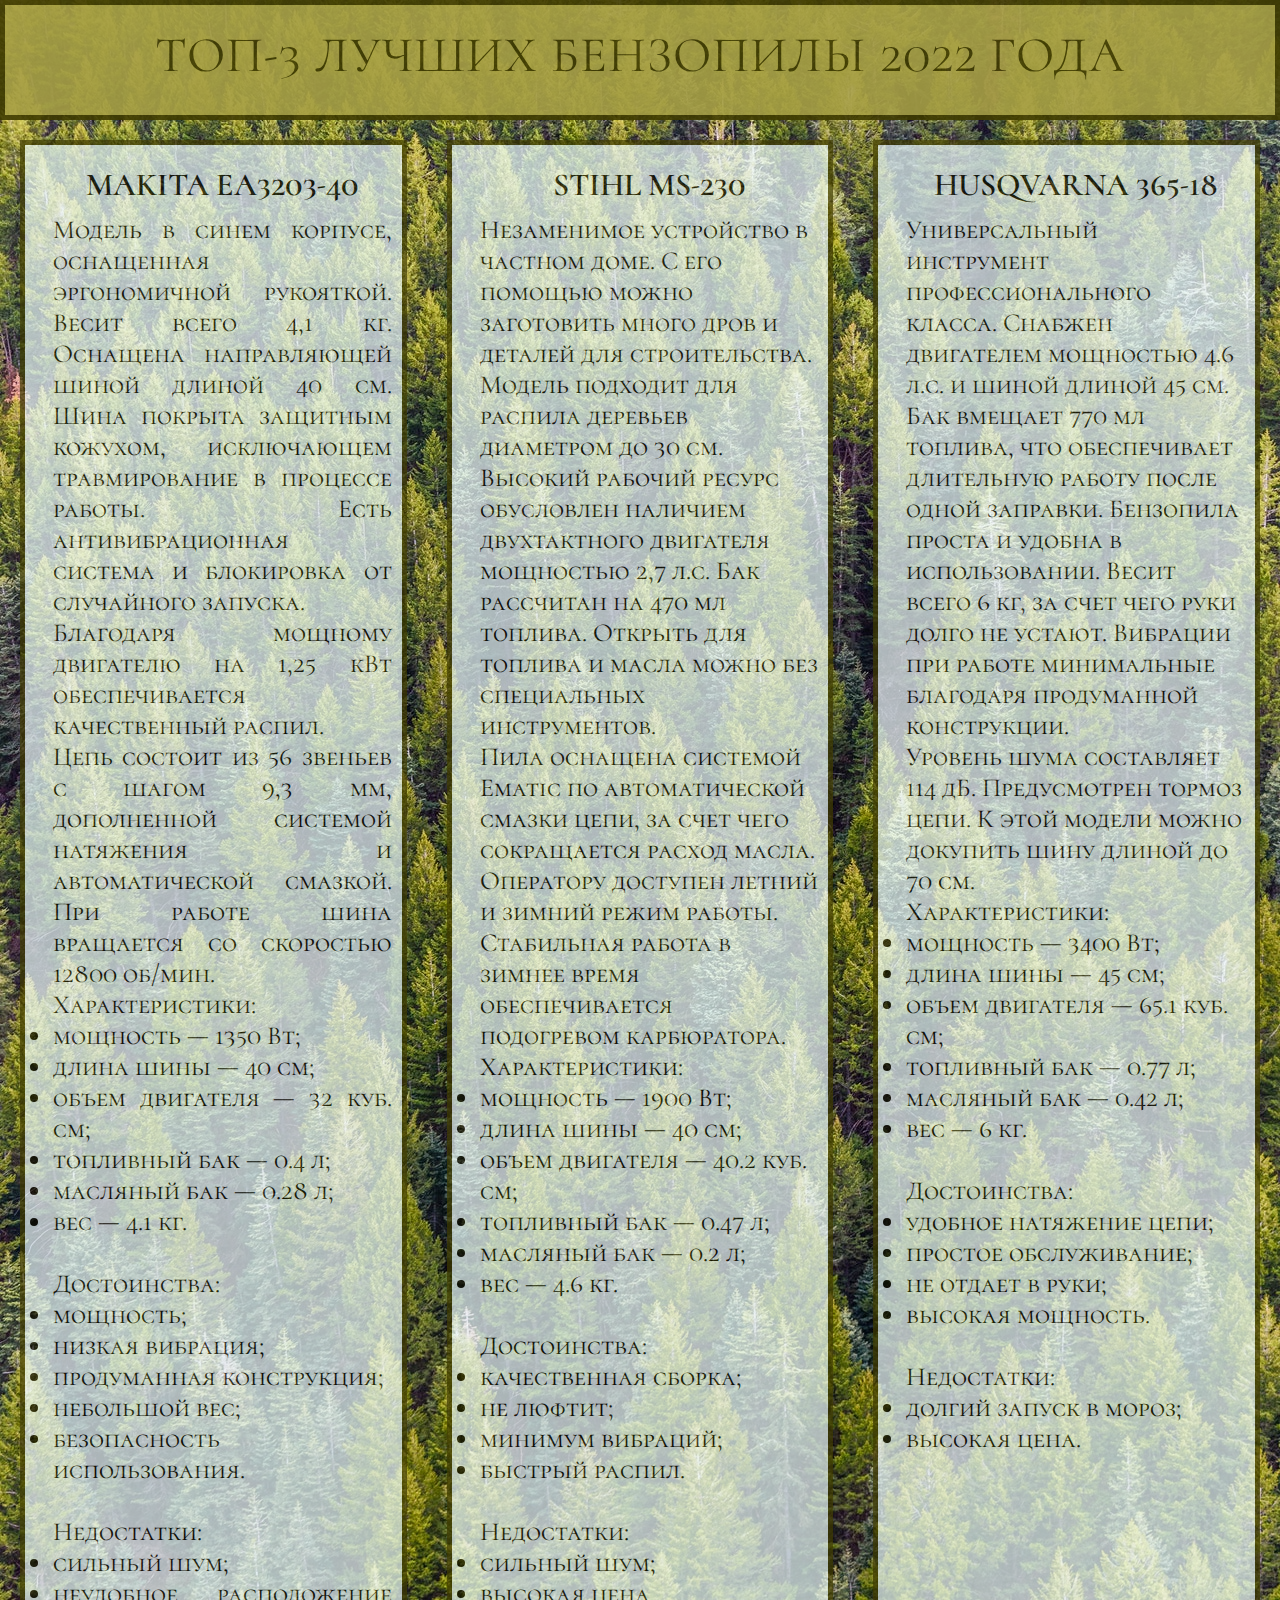
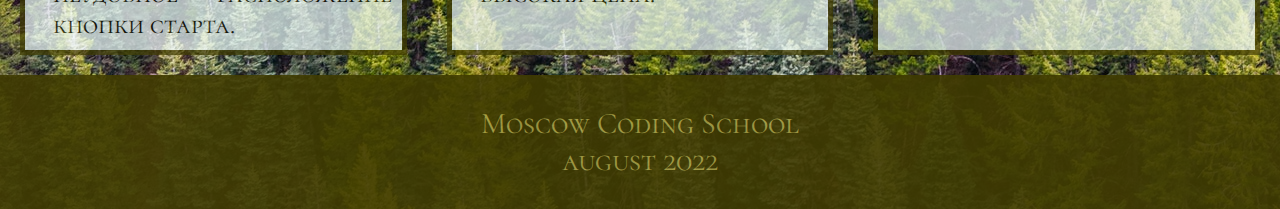
==== Практика_4/index.html @ b9bed7ea "Практика_4" ====
<!DOCTYPE html>
<html lang="en">
  <head>
    <meta charset="UTF-8"/>
    <title>My landing</title>
     <link href="https://fonts.googleapis.com/css2?family=Cormorant+SC&display=swap" rel="stylesheet">
    <link rel="stylesheet" href="styles.css"/>
  </head>
  <body>
    <header class="top">Топ-3 лучших бензопилы 2022 года</header>
    <div class="container">
      <div class="makita"><h2>MAKITA EA3203-40</h2>
          <div class="maktext">Модель в синем корпусе, оснащенная эргономичной рукояткой. Весит всего 4,1 кг. Оснащена направляющей шиной длиной 40 см. Шина покрыта защитным кожухом, исключающем травмирование в процессе работы.
            Есть антивибрационная система и блокировка от случайного запуска.
            <br/>
            Благодаря мощному двигателю на 1,25 кВт обеспечивается качественный распил.
            <br/>
            Цепь состоит из 56 звеньев с шагом 9,3 мм, дополненной системой натяжения и автоматической смазкой. При работе шина вращается со скоростью 12800 об/мин.
            <br/>
            Характеристики:
            <br/>
            <ul>
            <li>мощность — 1350 Вт;</li>
            <li>длина шины — 40 см;</li>
            <li>объем двигателя — 32 куб. см;</li>
            <li>топливный бак — 0.4 л;</li>
            <li>масляный бак — 0.28 л;</li>
            <li>вес — 4.1 кг.</li>
            </ul>
            <br/>
            Достоинства:
            <br/>
            <ul>
              <li>мощность;</li>
              <li>низкая вибрация;</li>
              <li>продуманная конструкция;</li>
              <li>небольшой вес;</li>
              <li>безопасность использования.</li>
            </ul>
            <br/>
            Недостатки:
            <br/>
            <ul>
              <li>сильный шум;</li>
              <li>неудобное расположение кнопки старта.</li>
            </div>
          </div>
      <div class="stihl"><h2>STIHL MS-230</h2>
          <div class="stiltext">Незаменимое устройство в частном доме. С его помощью можно заготовить много дров и деталей для строительства. Модель подходит для распила деревьев диаметром до 30 см. Высокий рабочий ресурс обусловлен наличием двухтактного двигателя мощностью 2,7 л.с. Бак рассчитан на 470 мл топлива. Открыть для топлива и масла можно без специальных инструментов.
            <br>
            Пила оснащена системой Ematic по автоматической смазки цепи, за счет чего сокращается расход масла.
            <br>
            Оператору доступен летний и зимний режим работы. Стабильная работа в зимнее время обеспечивается подогревом карбюратора.
            <br>
            Характеристики:
            <br>
            <ul>
              <li>мощность — 1900 Вт;</li>
              <li>длина шины — 40 см;</li>
              <li> объем двигателя — 40.2 куб. см;</li>
              <li>топливный бак — 0.47 л;</li>
              <li>масляный бак — 0.2 л;</li>
              <li>вес — 4.6 кг.</li>
            </ul>
            <br>
            Достоинства:
            <br>
            <ul>
              <li>качественная сборка;</li>
              <li>не люфтит;</li>
              <li>минимум вибраций;</li>
              <li>быстрый распил.</li>
          </ul>
            <br>
            Недостатки:
            <br>
            <ul>
              <li>сильный шум;</li>
              <li>высокая цена.</li>
          </ul>
          </div>
      </div>    
      <div class="husqvarna"><h2>HUSQVARNA 365-18</h2>
          <div class="hustext">Универсальный инструмент профессионального класса. Снабжен двигателем мощностью 4.6 л.с. и шиной длиной 45 см. Бак вмещает 770 мл топлива, что обеспечивает длительную работу после одной заправки. Бензопила проста и удобна в использовании. Весит всего 6 кг, за счет чего руки долго не устают. Вибрации при работе минимальные благодаря продуманной конструкции.
            <br>
            Уровень шума составляет 114 дБ. Предусмотрен тормоз цепи. К этой модели можно докупить шину длиной до 70 см.
            <br>
            Характеристики:
          <br/>
            <ul>
            <li>мощность — 3400 Вт;</li>
            <li>длина шины — 45 см;</li>
            <li>объем двигателя — 65.1 куб. см;</li>
            <li>топливный бак — 0.77 л;</li>
            <li>масляный бак — 0.42 л;</li>
            <li>вес — 6 кг.</li>
            </ul>
            <br>
            Достоинства:
            <br>
            <ul>
              <li>удобное натяжение цепи;</li>
              <li>простое обслуживание;</li>
              <li>не отдает в руки;</li>
              <li>высокая мощность.</li>
          </ul>
            <br>
            Недостатки:
            <br>
          <ul>
            <li>долгий запуск в мороз;</li>
            <li>высокая цена.</li>
          </ul>
          </div>
      </div>
    </div>
    <footer class="buttom">
      <div class="mcs">Moscow Coding School</div>
      <div class="date">august 2022</div>
    </footer>
  </body>
  </html>
---- Практика_4/styles.css ----
*{
	padding: 0;
	margin: 0;
	border: 0;
}
*,*:before,*:after{
	-moz-box-sizing: border-box;
	-webkit-box-sizing: border-box;
	box-sizing: border-box;
}

h1,h2,h3,h4,h5,h6{font-size:inherit;font-weight: 400;}
body{
    background-image: url(../Практика_4/images/pexels-matthew-montrone-1179229.jpg);
}
body{
    font-family: 'Cormorant SC', serif;
    border: 5px 5px 5px 5px solid #403C01;
}
.top{
    font-size: 50px;
    color: #403C01;
    text-transform: uppercase;
    font-weight: 400;
    letter-spacing: 1px;
    padding: 20px 10px 30px 10px;
    text-align: center;
    background-color: #A69F44;
    border: 5px solid #403C01;
    opacity: 0.9;
}
.container{
    display:flex;
    font-size: 26px;
    color: #0c0c00;
    border: 0px 5px 5px 5px solid #403C01;
    justify-content: space-evenly;
}

.makita{
    width: 520px;
    padding: 10px 10px 10px 28px;
    margin: 20px;
    text-align: justify;
    background-color: azure;
    opacity: 0.7;
    font-weight: 400;
    border: 5px solid #403C01;
}

.stihl{
    width: 520px;
    padding: 10px 10px 10px 28px;
    margin: 20px;
    background-color: azure;
    opacity: 0.7;
    font-weight: 400;
    border: 5px solid #403C01;
}

.husqvarna{
    width: 520px;
    padding: 10px 10px 10px 28px;
    margin: 20px;
    background-color: azure;
    opacity: 0.7;
    font-weight: 400;
    border: 5px solid #403C01;
}
h2{
    text-align: center;
    font-size: 32px;
    font-weight: 600;
    padding: 10px;
}
.buttom{
    display: flex;
    flex-direction: column;
    font-size: 30px;
    color: #A69F44;
    padding: 30px;
    background-color: #403C01;
    align-items: center;
    opacity: 0.9;
}
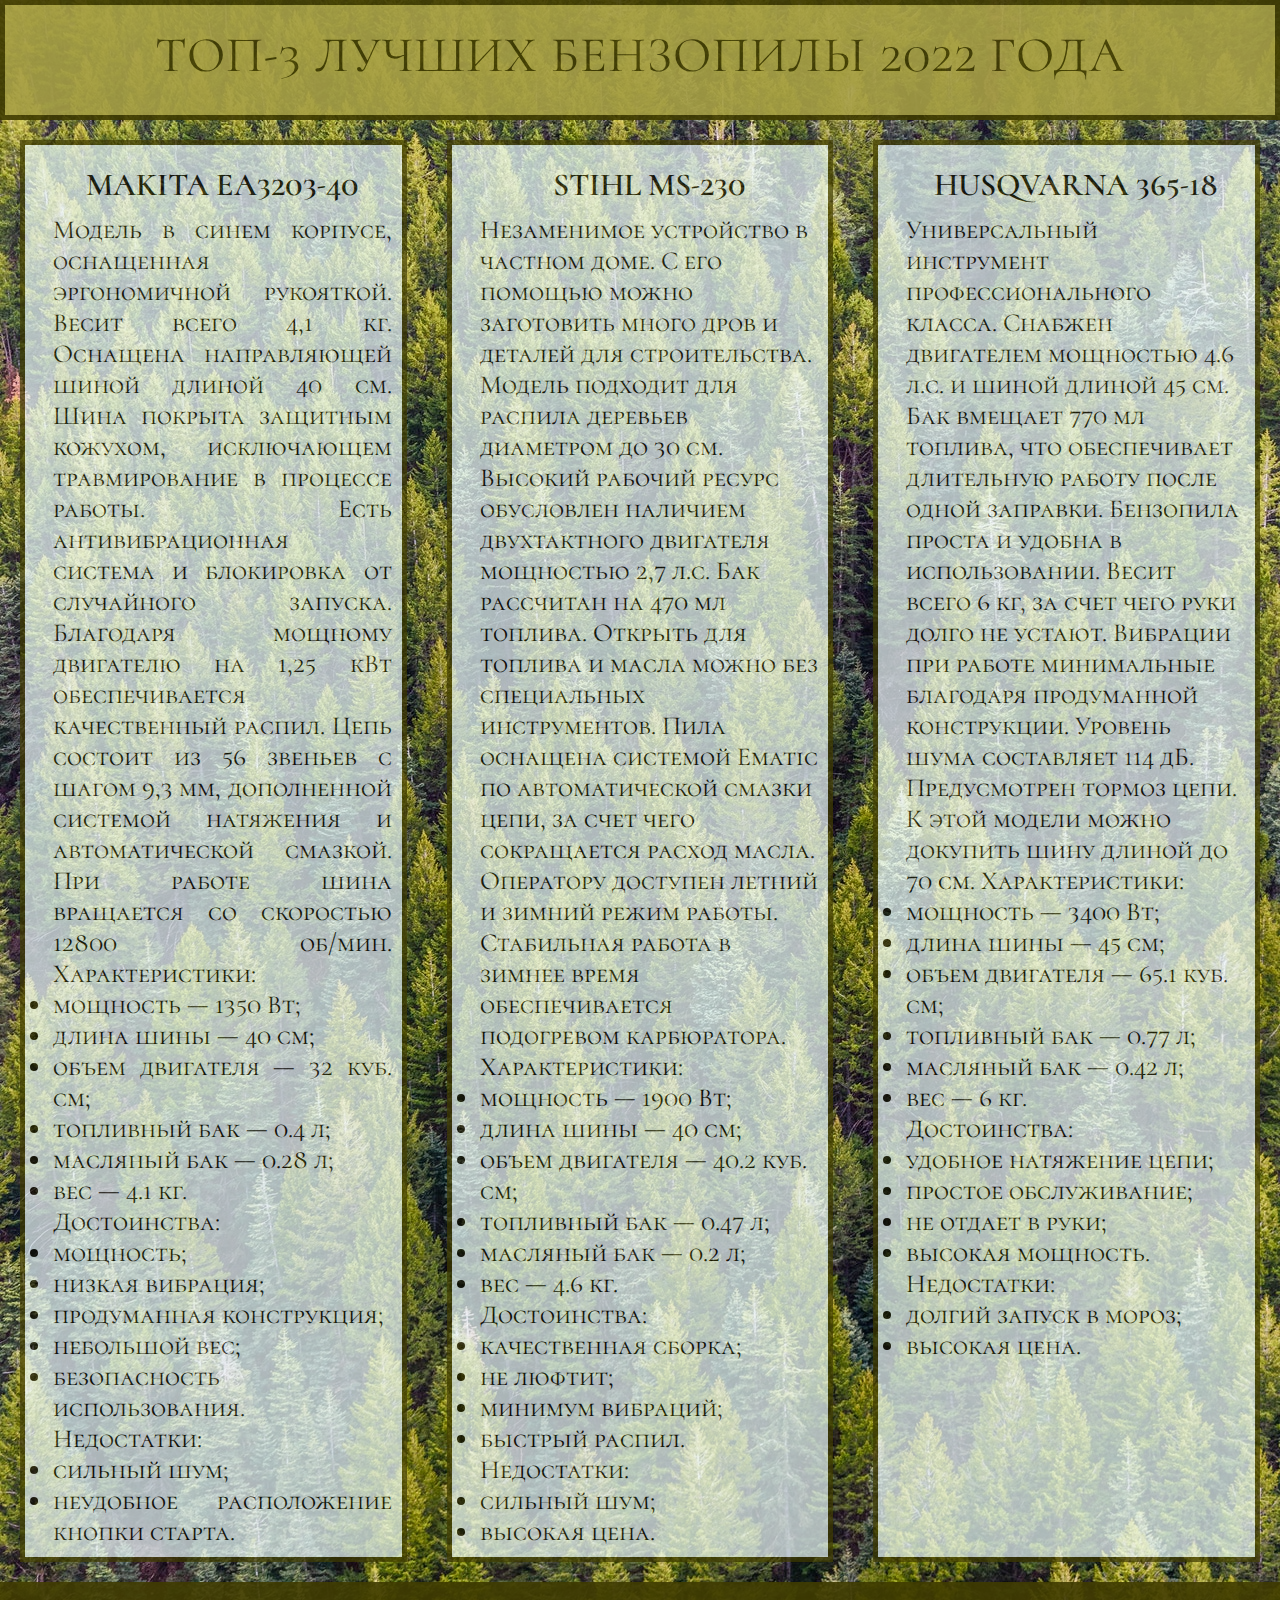
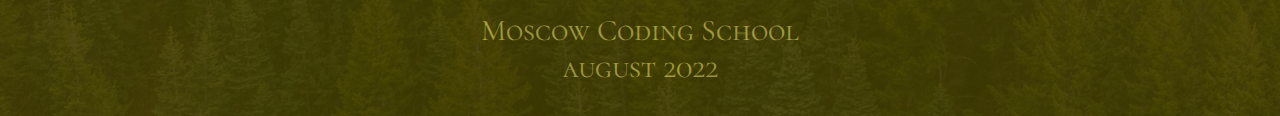
==== commit f4f13ae0: "Update index.html" ====
--- a/Практика_4/index.html
+++ b/Практика_4/index.html
@@ -12,13 +12,9 @@
       <div class="makita"><h2>MAKITA EA3203-40</h2>
           <div class="maktext">Модель в синем корпусе, оснащенная эргономичной рукояткой. Весит всего 4,1 кг. Оснащена направляющей шиной длиной 40 см. Шина покрыта защитным кожухом, исключающем травмирование в процессе работы.
             Есть антивибрационная система и блокировка от случайного запуска.
-            <br/>
             Благодаря мощному двигателю на 1,25 кВт обеспечивается качественный распил.
-            <br/>
             Цепь состоит из 56 звеньев с шагом 9,3 мм, дополненной системой натяжения и автоматической смазкой. При работе шина вращается со скоростью 12800 об/мин.
-            <br/>
             Характеристики:
-            <br/>
             <ul>
             <li>мощность — 1350 Вт;</li>
             <li>длина шины — 40 см;</li>
@@ -27,9 +23,7 @@
             <li>масляный бак — 0.28 л;</li>
             <li>вес — 4.1 кг.</li>
             </ul>
-            <br/>
             Достоинства:
-            <br/>
             <ul>
               <li>мощность;</li>
               <li>низкая вибрация;</li>
@@ -37,9 +31,7 @@
               <li>небольшой вес;</li>
               <li>безопасность использования.</li>
             </ul>
-            <br/>
             Недостатки:
-            <br/>
             <ul>
               <li>сильный шум;</li>
               <li>неудобное расположение кнопки старта.</li>
@@ -47,13 +39,9 @@
           </div>
       <div class="stihl"><h2>STIHL MS-230</h2>
           <div class="stiltext">Незаменимое устройство в частном доме. С его помощью можно заготовить много дров и деталей для строительства. Модель подходит для распила деревьев диаметром до 30 см. Высокий рабочий ресурс обусловлен наличием двухтактного двигателя мощностью 2,7 л.с. Бак рассчитан на 470 мл топлива. Открыть для топлива и масла можно без специальных инструментов.
-            <br>
             Пила оснащена системой Ematic по автоматической смазки цепи, за счет чего сокращается расход масла.
-            <br>
             Оператору доступен летний и зимний режим работы. Стабильная работа в зимнее время обеспечивается подогревом карбюратора.
-            <br>
             Характеристики:
-            <br>
             <ul>
               <li>мощность — 1900 Вт;</li>
               <li>длина шины — 40 см;</li>
@@ -62,18 +50,14 @@
               <li>масляный бак — 0.2 л;</li>
               <li>вес — 4.6 кг.</li>
             </ul>
-            <br>
             Достоинства:
-            <br>
             <ul>
               <li>качественная сборка;</li>
               <li>не люфтит;</li>
               <li>минимум вибраций;</li>
               <li>быстрый распил.</li>
           </ul>
-            <br>
             Недостатки:
-            <br>
             <ul>
               <li>сильный шум;</li>
               <li>высокая цена.</li>
@@ -82,11 +66,8 @@
       </div>    
       <div class="husqvarna"><h2>HUSQVARNA 365-18</h2>
           <div class="hustext">Универсальный инструмент профессионального класса. Снабжен двигателем мощностью 4.6 л.с. и шиной длиной 45 см. Бак вмещает 770 мл топлива, что обеспечивает длительную работу после одной заправки. Бензопила проста и удобна в использовании. Весит всего 6 кг, за счет чего руки долго не устают. Вибрации при работе минимальные благодаря продуманной конструкции.
-            <br>
             Уровень шума составляет 114 дБ. Предусмотрен тормоз цепи. К этой модели можно докупить шину длиной до 70 см.
-            <br>
             Характеристики:
-          <br/>
             <ul>
             <li>мощность — 3400 Вт;</li>
             <li>длина шины — 45 см;</li>
@@ -95,18 +76,14 @@
             <li>масляный бак — 0.42 л;</li>
             <li>вес — 6 кг.</li>
             </ul>
-            <br>
             Достоинства:
-            <br>
             <ul>
               <li>удобное натяжение цепи;</li>
               <li>простое обслуживание;</li>
               <li>не отдает в руки;</li>
               <li>высокая мощность.</li>
           </ul>
-            <br>
             Недостатки:
-            <br>
           <ul>
             <li>долгий запуск в мороз;</li>
             <li>высокая цена.</li>
@@ -119,4 +96,4 @@
       <div class="date">august 2022</div>
     </footer>
   </body>
-  </html>+  </html>
